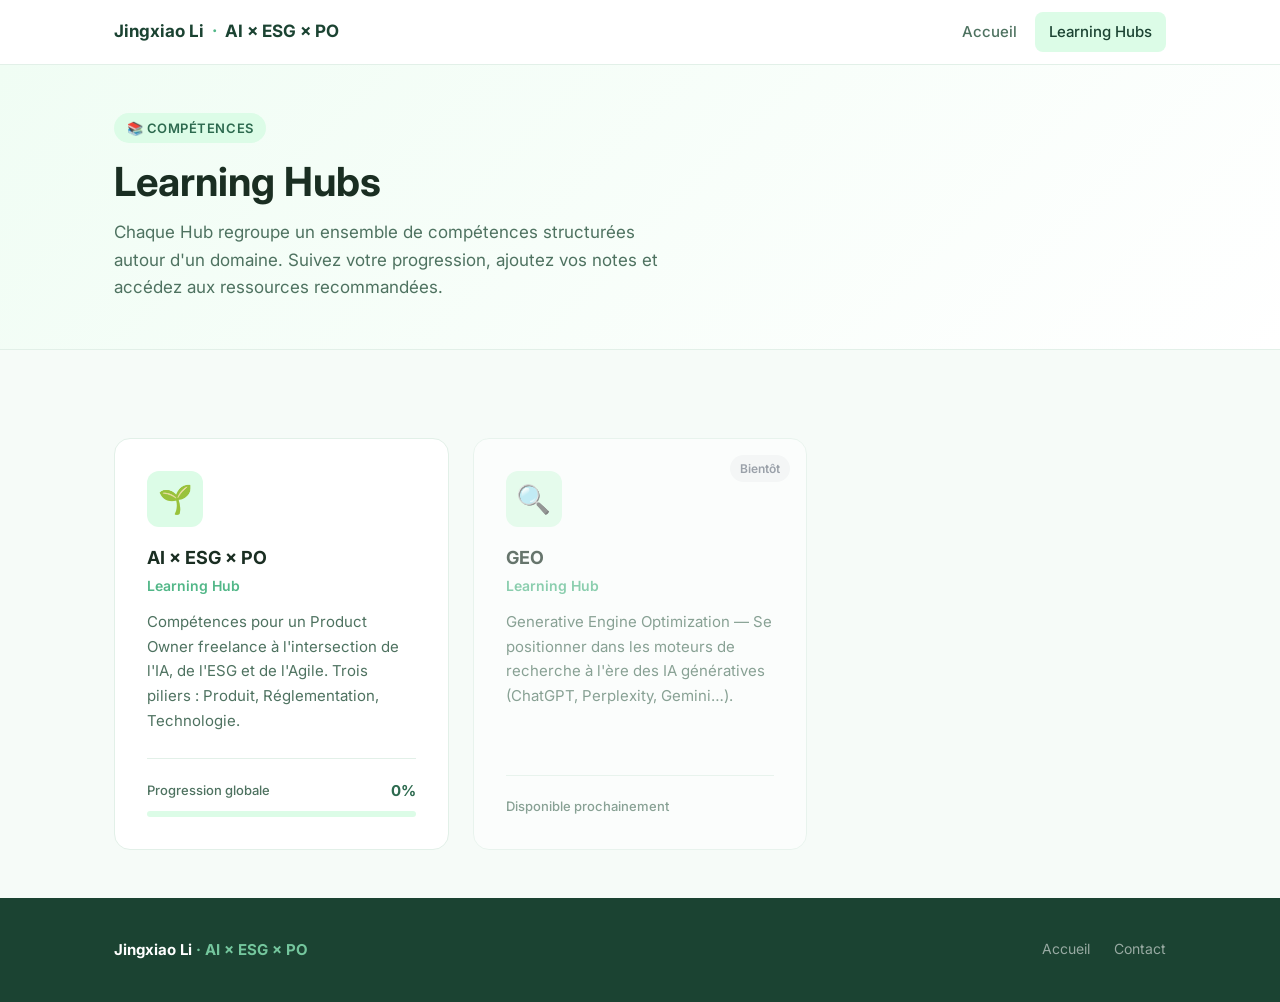
==== hub-detail.html @ 48e50c1e "Initial commit: personal brand + learning hub" ====
<!DOCTYPE html>
<html lang="fr">
<head>
  <meta charset="UTF-8" />
  <meta name="viewport" content="width=device-width, initial-scale=1.0" />
  <title>Learning Hub — Jingxiao Li</title>
  <link rel="stylesheet" href="style.css" />
</head>
<body>

  <!-- Navigation -->
  <nav class="nav">
    <div class="container nav-inner">
      <a href="index.html" class="nav-logo">
        Jingxiao Li <span>·</span> AI × ESG × PO
      </a>
      <div class="nav-links">
        <a href="index.html" class="nav-link">Accueil</a>
        <a href="hub.html"   class="nav-link active">Learning Hubs</a>
      </div>
    </div>
  </nav>

  <!-- Dynamic content injected here -->
  <div id="hub-root">
    <div class="hub-loading section">
      <div class="spinner"></div>
      <p style="color:var(--text-muted)">Chargement du Hub…</p>
    </div>
  </div>

  <!-- Footer -->
  <footer class="footer">
    <div class="container footer-inner">
      <div class="footer-logo">Jingxiao Li <span>· AI × ESG × PO</span></div>
      <div class="footer-links">
        <a href="index.html">Accueil</a>
        <a href="hub.html">Hubs</a>
      </div>
    </div>
  </footer>

  <script src="app.js"></script>
  <script>
    /* ====================================================
       Hub Detail — loads HUB_DATA from ?hub=xxx
       ==================================================== */

    const params = new URLSearchParams(window.location.search);
    const HUB_ID = params.get('hub');

    if (!HUB_ID) {
      window.location.replace('hub.html');
    } else {
      loadScript(`data/${HUB_ID}.js`)
        .then(() => {
          if (!window.HUB_DATA || window.HUB_DATA.id !== HUB_ID) throw new Error('Data mismatch');
          document.title = `${window.HUB_DATA.title} — Jingxiao Li`;
          render(window.HUB_DATA);
          attachEvents();
        })
        .catch(() => {
          document.getElementById('hub-root').innerHTML = `
            <div class="container hub-error section">
              <h2>Hub introuvable</h2>
              <p>Le hub <strong>${HUB_ID}</strong> n'existe pas encore.</p>
              <a href="hub.html" class="btn btn-outline" style="margin-top:1.5rem">← Retour aux Hubs</a>
            </div>`;
        });
    }

    /* ---- Rendering ---------------------------------------- */

    function render(data) {
      const allSkillIds = data.pillars.flatMap(p => p.skills.map(s => s.id));
      const overallPct  = Storage.getHubProgress(data.id, allSkillIds);

      const pillarProgressBars = data.pillars.map((p, i) => {
        const ids    = p.skills.map(s => s.id);
        const prog   = Storage.getPillarProgress(data.id, ids);
        const color  = PILLAR_COLORS[i] || PILLAR_COLORS[0];
        return `
          <div class="pillar-mini-progress">
            <div class="pillar-mini-label" title="${p.title}">${p.icon} ${p.title}</div>
            <div class="pillar-mini-bar">
              <div class="pillar-mini-fill" style="width:${prog.pct}%;background:${color}"></div>
            </div>
            <div class="pillar-mini-pct">${prog.mastered}/${prog.total} maîtrisés</div>
          </div>`;
      }).join('');

      const pillarsHTML = data.pillars.map((p, i) => renderPillar(data.id, p, i)).join('');

      document.getElementById('hub-root').innerHTML = `
        <!-- Hub Hero -->
        <section class="hub-hero">
          <div class="container">
            <a href="hub.html" class="page-back">← Tous les Hubs</a>
            <div class="section-eyebrow" style="margin-bottom:.875rem;">📚 Learning Hub</div>
            <h1>${data.title}</h1>
            <p class="hub-hero-subtitle">${data.subtitle}</p>
            <div class="progress-overview">
              <div class="progress-overview-header">
                <span class="progress-overview-title">Progression globale</span>
                <span class="progress-overview-pct" id="overall-pct">${overallPct}%</span>
              </div>
              <div class="main-progress-bar">
                <div class="main-progress-fill" id="overall-fill" style="width:${overallPct}%"></div>
              </div>
              <div class="pillar-progress-list" id="pillar-bars">
                ${pillarProgressBars}
              </div>
            </div>
          </div>
        </section>

        <!-- Pillars -->
        <section class="pillars-section">
          <div class="container">
            <div class="pillars-grid" id="pillars-grid">
              ${pillarsHTML}
            </div>
          </div>
        </section>`;
    }

    function renderPillar(hubId, pillar, idx) {
      const skillsHTML = pillar.skills.map(s => renderSkillCard(hubId, s)).join('');
      const ids  = pillar.skills.map(s => s.id);
      const prog = Storage.getPillarProgress(hubId, ids);

      return `
        <div class="pillar-column" data-pillar-id="${pillar.id}">
          <div class="pillar-header">
            <div class="pillar-header-icon">${pillar.icon}</div>
            <div class="pillar-header-text">
              <div class="pillar-title">${pillar.title}</div>
              <div class="pillar-count">${prog.mastered}/${prog.total} maîtrisés</div>
            </div>
          </div>
          <div class="pillar-skills">
            ${skillsHTML}
          </div>
        </div>`;
    }

    function renderSkillCard(hubId, skill) {
      const status = Storage.getStatus(hubId, skill.id);
      const note   = Storage.getNote(hubId, skill.id);

      const resourcesHTML = skill.resources.map(r =>
        `<li><a href="${r.url}" target="_blank" rel="noopener">${r.title}</a></li>`
      ).join('');

      return `
        <div class="skill-card"
             data-hub-id="${hubId}"
             data-skill-id="${skill.id}"
             data-status="${status}">

          <div class="skill-card-header">
            <div class="skill-header-left">
              <div class="skill-title">${skill.title}</div>
              <div class="skill-badges">
                ${importanceHTML(skill.importance)}
              </div>
            </div>
            <div class="skill-header-right">
              <button class="status-btn" title="Cliquer pour changer le statut">
                ${statusHTML(status)}
              </button>
              <span class="expand-icon">▼</span>
            </div>
          </div>

          <div class="skill-detail" hidden>
            <p class="skill-description">${skill.description}</p>

            <div class="skill-resources">
              <h4>Ressources recommandées</h4>
              <ul>${resourcesHTML}</ul>
            </div>

            <div class="skill-notes">
              <h4>Notes personnelles</h4>
              <textarea
                class="notes-textarea"
                placeholder="Ajoutez vos notes, liens, réflexions…"
                rows="3">${escapeHTML(note)}</textarea>
            </div>
          </div>
        </div>`;
    }

    /* ---- Events ------------------------------------------ */

    function attachEvents() {
      const root = document.getElementById('hub-root');

      /* Status button: cycle status */
      root.addEventListener('click', e => {
        const statusBtn = e.target.closest('.status-btn');
        if (statusBtn) {
          e.stopPropagation();
          const card = statusBtn.closest('.skill-card');
          cycleStatus(card);
          return;
        }

        /* Card header: toggle detail */
        const header = e.target.closest('.skill-card-header');
        if (header) {
          const card   = header.closest('.skill-card');
          const detail = card.querySelector('.skill-detail');
          const isHidden = detail.hidden;
          detail.hidden = !isHidden;
          card.classList.toggle('expanded', isHidden);
          return;
        }
      });

      /* Notes: auto-save on input */
      root.addEventListener('input', e => {
        if (!e.target.matches('.notes-textarea')) return;
        const card = e.target.closest('.skill-card');
        const { hubId, skillId } = card.dataset;
        Storage.setNote(hubId, skillId, e.target.value);
      });
    }

    function cycleStatus(card) {
      const hubId   = card.dataset.hubId;
      const skillId = card.dataset.skillId;
      const current = parseInt(card.dataset.status, 10);
      const next    = (current + 1) % 3;

      card.dataset.status = next;
      Storage.setStatus(hubId, skillId, next);

      const btn = card.querySelector('.status-btn');
      btn.innerHTML = statusHTML(next);

      refreshProgress(hubId);
    }

    function refreshProgress(hubId) {
      const data = window.HUB_DATA;
      if (!data) return;

      const allSkillIds = data.pillars.flatMap(p => p.skills.map(s => s.id));
      const overallPct  = Storage.getHubProgress(hubId, allSkillIds);

      const pctEl  = document.getElementById('overall-pct');
      const fillEl = document.getElementById('overall-fill');
      if (pctEl)  pctEl.textContent = `${overallPct}%`;
      if (fillEl) fillEl.style.width = `${overallPct}%`;

      /* Refresh per-pillar progress counters */
      data.pillars.forEach(p => {
        const col  = document.querySelector(`.pillar-column[data-pillar-id="${p.id}"]`);
        if (!col) return;

        const ids  = p.skills.map(s => s.id);
        const prog = Storage.getPillarProgress(hubId, ids);

        const countEl = col.querySelector('.pillar-count');
        if (countEl) countEl.textContent = `${prog.mastered}/${prog.total} maîtrisés`;
      });

      /* Refresh mini progress bars */
      const barsEl = document.getElementById('pillar-bars');
      if (barsEl) {
        barsEl.querySelectorAll('.pillar-mini-progress').forEach((el, i) => {
          const p    = data.pillars[i];
          if (!p) return;
          const ids  = p.skills.map(s => s.id);
          const prog = Storage.getPillarProgress(hubId, ids);
          const fill = el.querySelector('.pillar-mini-fill');
          const pctEl = el.querySelector('.pillar-mini-pct');
          if (fill)  fill.style.width = `${prog.pct}%`;
          if (pctEl) pctEl.textContent = `${prog.mastered}/${prog.total} maîtrisés`;
        });
      }
    }

    /* ---- Utils ------------------------------------------- */

    function escapeHTML(str) {
      return str
        .replace(/&/g, '&amp;')
        .replace(/</g, '&lt;')
        .replace(/>/g, '&gt;')
        .replace(/"/g, '&quot;');
    }
  </script>
</body>
</html>
---- style.css ----
/* === Google Fonts === */
@import url('https://fonts.googleapis.com/css2?family=Inter:wght@300;400;500;600;700&display=swap');

/* === Custom Properties === */
:root {
  --primary:       #2D6A4F;
  --primary-dark:  #1B4332;
  --primary-light: #40916C;
  --accent:        #52B788;
  --accent-light:  #74C69D;
  --green-50:      #F0FDF4;
  --green-100:     #DCFCE7;
  --green-200:     #BBF7D0;

  --bg:            #F6FBF8;
  --surface:       #FFFFFF;
  --border:        #E2F0E8;
  --border-hover:  #B7DFCA;

  --text:          #1A2E22;
  --text-muted:    #4E7260;
  --text-subtle:   #82A396;

  /* Status: not started */
  --s0-bg:     #F9FAFB;
  --s0-border: #E5E7EB;
  --s0-text:   #6B7280;
  --s0-dot:    #9CA3AF;

  /* Status: in progress */
  --s1-bg:     #FFFBEB;
  --s1-border: #FCD34D;
  --s1-text:   #92400E;
  --s1-dot:    #F59E0B;

  /* Status: mastered */
  --s2-bg:     #F0FDF4;
  --s2-border: #86EFAC;
  --s2-text:   #166534;
  --s2-dot:    #22C55E;

  --shadow-sm: 0 1px 2px rgba(0,0,0,.05);
  --shadow:    0 2px 6px rgba(0,0,0,.07), 0 1px 3px rgba(0,0,0,.05);
  --shadow-md: 0 4px 12px rgba(0,0,0,.08), 0 2px 5px rgba(0,0,0,.05);
  --shadow-lg: 0 10px 25px rgba(0,0,0,.1), 0 4px 10px rgba(0,0,0,.05);

  --radius-sm: .375rem;
  --radius:    .5rem;
  --radius-md: .75rem;
  --radius-lg: 1rem;
  --radius-xl: 1.5rem;
  --radius-full: 9999px;

  --transition: 150ms ease;
  --transition-md: 250ms ease;

  --font: 'Inter', -apple-system, BlinkMacSystemFont, 'Segoe UI', sans-serif;
}

/* === Reset === */
*, *::before, *::after { box-sizing: border-box; margin: 0; padding: 0; }
html { scroll-behavior: smooth; }
body {
  font-family: var(--font);
  background: var(--bg);
  color: var(--text);
  line-height: 1.6;
  font-size: 1rem;
  -webkit-font-smoothing: antialiased;
}
a { color: var(--primary); text-decoration: none; }
a:hover { color: var(--primary-dark); }
img { display: block; max-width: 100%; }
ul { list-style: none; }
button { font-family: var(--font); cursor: pointer; border: none; background: none; }
input, textarea { font-family: var(--font); }

/* === Typography === */
h1, h2, h3, h4 { color: var(--text); font-weight: 700; line-height: 1.25; }
h1 { font-size: clamp(2rem, 5vw, 3.25rem); }
h2 { font-size: clamp(1.5rem, 3vw, 2rem); }
h3 { font-size: 1.125rem; }
h4 { font-size: .9375rem; }
p { color: var(--text-muted); }

/* === Layout === */
.container {
  max-width: 1100px;
  margin: 0 auto;
  padding: 0 1.5rem;
}
.section { padding: 5rem 0; }
.section-sm { padding: 3rem 0; }

/* === Navigation === */
.nav {
  position: sticky;
  top: 0;
  z-index: 100;
  background: rgba(255,255,255,.92);
  backdrop-filter: blur(8px);
  border-bottom: 1px solid var(--border);
}
.nav-inner {
  display: flex;
  align-items: center;
  justify-content: space-between;
  height: 4rem;
}
.nav-logo {
  font-weight: 700;
  font-size: 1.0625rem;
  color: var(--primary-dark);
  display: flex;
  align-items: center;
  gap: .5rem;
}
.nav-logo span { color: var(--accent); }
.nav-links {
  display: flex;
  align-items: center;
  gap: .25rem;
}
.nav-link {
  padding: .5rem .875rem;
  border-radius: var(--radius);
  font-size: .9375rem;
  font-weight: 500;
  color: var(--text-muted);
  transition: all var(--transition);
}
.nav-link:hover { background: var(--green-50); color: var(--primary); }
.nav-link.active { background: var(--green-100); color: var(--primary-dark); }
.nav-cta {
  padding: .5rem 1.125rem;
  border-radius: var(--radius);
  background: var(--primary);
  color: #fff;
  font-size: .9375rem;
  font-weight: 600;
  transition: all var(--transition);
}
.nav-cta:hover { background: var(--primary-dark); color: #fff; transform: translateY(-1px); box-shadow: var(--shadow); }

/* === Buttons === */
.btn {
  display: inline-flex;
  align-items: center;
  gap: .5rem;
  padding: .75rem 1.5rem;
  border-radius: var(--radius);
  font-weight: 600;
  font-size: .9375rem;
  transition: all var(--transition-md);
  cursor: pointer;
}
.btn-primary {
  background: var(--primary);
  color: #fff;
  border: 2px solid var(--primary);
}
.btn-primary:hover {
  background: var(--primary-dark);
  border-color: var(--primary-dark);
  color: #fff;
  transform: translateY(-2px);
  box-shadow: var(--shadow-md);
}
.btn-outline {
  background: transparent;
  color: var(--primary);
  border: 2px solid var(--primary);
}
.btn-outline:hover {
  background: var(--primary);
  color: #fff;
  transform: translateY(-2px);
  box-shadow: var(--shadow-md);
}
.btn-lg { padding: .875rem 2rem; font-size: 1.0625rem; }

/* === Hero === */
.hero {
  padding: 6rem 0 5rem;
  background: linear-gradient(135deg, var(--green-50) 0%, #fff 60%, var(--green-50) 100%);
  position: relative;
  overflow: hidden;
}
.hero::before {
  content: '';
  position: absolute;
  top: -100px;
  right: -100px;
  width: 600px;
  height: 600px;
  background: radial-gradient(circle, rgba(82,183,136,.1) 0%, transparent 70%);
  pointer-events: none;
}
.hero-inner {
  display: grid;
  grid-template-columns: 1fr 1fr;
  gap: 4rem;
  align-items: center;
}
.hero-eyebrow {
  display: inline-flex;
  align-items: center;
  gap: .5rem;
  padding: .375rem .875rem;
  background: var(--green-100);
  color: var(--primary-dark);
  border-radius: var(--radius-full);
  font-size: .8125rem;
  font-weight: 600;
  letter-spacing: .025em;
  text-transform: uppercase;
  margin-bottom: 1.25rem;
}
.hero-title {
  margin-bottom: 1.25rem;
  background: linear-gradient(135deg, var(--primary-dark) 0%, var(--primary-light) 100%);
  -webkit-background-clip: text;
  -webkit-text-fill-color: transparent;
  background-clip: text;
}
.hero-subtitle {
  font-size: 1.125rem;
  color: var(--text-muted);
  margin-bottom: 2.5rem;
  max-width: 480px;
}
.hero-actions { display: flex; gap: 1rem; flex-wrap: wrap; }
.hero-visual {
  display: flex;
  justify-content: center;
}
.hero-card {
  background: var(--surface);
  border-radius: var(--radius-xl);
  padding: 2rem;
  box-shadow: var(--shadow-lg);
  border: 1px solid var(--border);
  max-width: 340px;
  width: 100%;
}
.hero-card-title {
  font-size: .8125rem;
  font-weight: 600;
  color: var(--text-subtle);
  text-transform: uppercase;
  letter-spacing: .05em;
  margin-bottom: 1.25rem;
}
.hero-stat {
  display: flex;
  align-items: center;
  gap: .75rem;
  padding: .75rem;
  border-radius: var(--radius-md);
  margin-bottom: .5rem;
  transition: background var(--transition);
}
.hero-stat:hover { background: var(--green-50); }
.hero-stat-icon {
  width: 2.25rem;
  height: 2.25rem;
  border-radius: var(--radius);
  display: flex;
  align-items: center;
  justify-content: center;
  font-size: 1.125rem;
  flex-shrink: 0;
}
.hero-stat-icon.green { background: var(--green-100); }
.hero-stat-icon.amber { background: #FEF9C3; }
.hero-stat-icon.blue  { background: #EFF6FF; }
.hero-stat-text strong { display: block; font-size: .875rem; color: var(--text); }
.hero-stat-text span  { font-size: .8125rem; color: var(--text-subtle); }

/* === Services Section === */
.services-grid {
  display: grid;
  grid-template-columns: repeat(3, 1fr);
  gap: 1.5rem;
  margin-top: 3rem;
}
.service-card {
  background: var(--surface);
  border: 1px solid var(--border);
  border-radius: var(--radius-lg);
  padding: 2rem;
  transition: all var(--transition-md);
}
.service-card:hover {
  border-color: var(--accent);
  box-shadow: var(--shadow-md);
  transform: translateY(-3px);
}
.service-icon {
  width: 3rem;
  height: 3rem;
  border-radius: var(--radius-md);
  display: flex;
  align-items: center;
  justify-content: center;
  font-size: 1.5rem;
  margin-bottom: 1.25rem;
  background: var(--green-100);
}
.service-card h3 { margin-bottom: .5rem; }
.service-card p { font-size: .9375rem; line-height: 1.65; }
.service-tags { display: flex; gap: .375rem; flex-wrap: wrap; margin-top: 1rem; }
.service-tag {
  padding: .25rem .625rem;
  border-radius: var(--radius-full);
  font-size: .75rem;
  font-weight: 500;
  background: var(--green-50);
  color: var(--primary);
  border: 1px solid var(--green-200);
}

/* === About === */
.about-inner {
  display: grid;
  grid-template-columns: 1fr 1.6fr;
  gap: 4rem;
  align-items: center;
}
.about-avatar {
  aspect-ratio: 1;
  max-width: 280px;
  border-radius: var(--radius-xl);
  background: linear-gradient(135deg, var(--green-100), var(--green-200));
  display: flex;
  align-items: center;
  justify-content: center;
  font-size: 5rem;
  box-shadow: var(--shadow-lg);
}
.about-content h2 { margin-bottom: 1rem; }
.about-content p { margin-bottom: 1rem; font-size: 1.0625rem; line-height: 1.75; }
.about-chips { display: flex; gap: .5rem; flex-wrap: wrap; margin-top: 1.5rem; }
.about-chip {
  padding: .375rem .875rem;
  border-radius: var(--radius-full);
  background: var(--green-100);
  color: var(--primary-dark);
  font-size: .875rem;
  font-weight: 500;
}

/* === CTA Banner === */
.cta-banner {
  background: linear-gradient(135deg, var(--primary-dark), var(--primary));
  color: #fff;
  text-align: center;
  padding: 5rem 0;
}
.cta-banner h2 { color: #fff; margin-bottom: 1rem; }
.cta-banner p  { color: rgba(255,255,255,.75); font-size: 1.125rem; margin-bottom: 2.5rem; }
.btn-white {
  background: #fff;
  color: var(--primary-dark);
  border: 2px solid #fff;
}
.btn-white:hover {
  background: transparent;
  color: #fff;
  border-color: rgba(255,255,255,.6);
  transform: translateY(-2px);
}

/* === Footer === */
.footer {
  background: var(--primary-dark);
  color: rgba(255,255,255,.65);
  padding: 2.5rem 0;
}
.footer-inner {
  display: flex;
  align-items: center;
  justify-content: space-between;
}
.footer-logo {
  font-weight: 700;
  color: #fff;
  font-size: .9375rem;
}
.footer-logo span { color: var(--accent-light); }
.footer-links { display: flex; gap: 1.5rem; }
.footer-links a { color: rgba(255,255,255,.55); font-size: .875rem; transition: color var(--transition); }
.footer-links a:hover { color: #fff; }

/* === Section Headers === */
.section-header { text-align: center; margin-bottom: 3rem; }
.section-eyebrow {
  display: inline-flex;
  align-items: center;
  gap: .5rem;
  padding: .3rem .8rem;
  background: var(--green-100);
  color: var(--primary);
  border-radius: var(--radius-full);
  font-size: .8125rem;
  font-weight: 600;
  text-transform: uppercase;
  letter-spacing: .04em;
  margin-bottom: .875rem;
}
.section-header h2 { margin-bottom: .75rem; }
.section-header p { font-size: 1.0625rem; max-width: 560px; margin: 0 auto; }

/* === Hub Cards (hub.html) === */
.hubs-grid {
  display: grid;
  grid-template-columns: repeat(auto-fill, minmax(320px, 1fr));
  gap: 1.5rem;
  margin-top: 2.5rem;
}
.hub-card {
  background: var(--surface);
  border: 1px solid var(--border);
  border-radius: var(--radius-lg);
  padding: 2rem;
  transition: all var(--transition-md);
  display: flex;
  flex-direction: column;
  text-decoration: none;
  color: inherit;
  position: relative;
  overflow: hidden;
}
.hub-card::before {
  content: '';
  position: absolute;
  top: 0;
  left: 0;
  right: 0;
  height: 3px;
  background: var(--primary);
  transform: scaleX(0);
  transition: transform var(--transition-md);
  transform-origin: left;
}
.hub-card:hover::before { transform: scaleX(1); }
.hub-card:hover {
  border-color: var(--accent);
  box-shadow: var(--shadow-lg);
  transform: translateY(-4px);
}
.hub-card.coming-soon {
  opacity: .65;
  cursor: default;
}
.hub-card.coming-soon:hover {
  transform: none;
  box-shadow: none;
  border-color: var(--border);
}
.hub-card.coming-soon::before { display: none; }
.hub-card-icon {
  width: 3.5rem;
  height: 3.5rem;
  border-radius: var(--radius-md);
  background: var(--green-100);
  display: flex;
  align-items: center;
  justify-content: center;
  font-size: 1.75rem;
  margin-bottom: 1.25rem;
}
.hub-card h3 { font-size: 1.125rem; margin-bottom: .375rem; }
.hub-card-subtitle { font-size: .875rem; color: var(--accent); font-weight: 600; margin-bottom: .75rem; }
.hub-card p { font-size: .9375rem; line-height: 1.65; flex: 1; }
.hub-card-footer {
  display: flex;
  align-items: center;
  justify-content: space-between;
  margin-top: 1.5rem;
  padding-top: 1.25rem;
  border-top: 1px solid var(--border);
}
.hub-progress-label { font-size: .8125rem; color: var(--text-muted); font-weight: 500; }
.hub-progress-value { font-size: .9375rem; font-weight: 700; color: var(--primary); }
.hub-progress-bar {
  height: 6px;
  background: var(--green-100);
  border-radius: var(--radius-full);
  overflow: hidden;
  margin-top: .5rem;
}
.hub-progress-fill {
  height: 100%;
  background: linear-gradient(90deg, var(--primary), var(--accent));
  border-radius: var(--radius-full);
  transition: width .6s ease;
}
.coming-soon-badge {
  position: absolute;
  top: 1rem;
  right: 1rem;
  padding: .25rem .625rem;
  background: #F3F4F6;
  color: #6B7280;
  border-radius: var(--radius-full);
  font-size: .75rem;
  font-weight: 600;
}

/* === Hub Detail Page === */
.page-back {
  display: inline-flex;
  align-items: center;
  gap: .375rem;
  padding: .5rem .875rem;
  border-radius: var(--radius);
  font-size: .875rem;
  font-weight: 500;
  color: var(--text-muted);
  border: 1px solid var(--border);
  background: var(--surface);
  margin-bottom: 2rem;
  transition: all var(--transition);
}
.page-back:hover { border-color: var(--accent); color: var(--primary); background: var(--green-50); }

.hub-hero {
  padding: 3rem 0 2.5rem;
  background: linear-gradient(135deg, var(--green-50) 0%, #fff 100%);
  border-bottom: 1px solid var(--border);
}
.hub-hero-inner { }
.hub-hero h1 { font-size: clamp(1.5rem, 4vw, 2.25rem); margin-bottom: .5rem; }
.hub-hero-subtitle { font-size: 1.0625rem; color: var(--text-muted); margin-bottom: 2rem; }

.progress-overview {
  background: var(--surface);
  border: 1px solid var(--border);
  border-radius: var(--radius-lg);
  padding: 1.5rem;
  margin-bottom: 0;
}
.progress-overview-header {
  display: flex;
  align-items: center;
  justify-content: space-between;
  margin-bottom: .875rem;
}
.progress-overview-title { font-size: .9375rem; font-weight: 600; color: var(--text); }
.progress-overview-pct { font-size: 1.25rem; font-weight: 700; color: var(--primary); }
.main-progress-bar {
  height: 10px;
  background: var(--green-100);
  border-radius: var(--radius-full);
  overflow: hidden;
  margin-bottom: 1.25rem;
}
.main-progress-fill {
  height: 100%;
  background: linear-gradient(90deg, var(--primary), var(--accent-light));
  border-radius: var(--radius-full);
  transition: width .8s ease;
}
.pillar-progress-list {
  display: grid;
  grid-template-columns: repeat(3, 1fr);
  gap: 1rem;
}
.pillar-mini-progress {}
.pillar-mini-label {
  font-size: .8125rem;
  font-weight: 500;
  color: var(--text-muted);
  margin-bottom: .375rem;
  white-space: nowrap;
  overflow: hidden;
  text-overflow: ellipsis;
}
.pillar-mini-bar {
  height: 6px;
  background: var(--green-100);
  border-radius: var(--radius-full);
  overflow: hidden;
  margin-bottom: .25rem;
}
.pillar-mini-fill {
  height: 100%;
  border-radius: var(--radius-full);
  transition: width .6s ease;
}
.pillar-mini-pct { font-size: .75rem; color: var(--text-subtle); font-weight: 600; }

.pillars-section { padding: 2.5rem 0 4rem; }
.pillars-grid {
  display: grid;
  grid-template-columns: repeat(3, 1fr);
  gap: 1.5rem;
  align-items: start;
}

.pillar-column {
  background: var(--surface);
  border: 1px solid var(--border);
  border-radius: var(--radius-lg);
  overflow: hidden;
}
.pillar-header {
  padding: 1.25rem 1.5rem;
  border-bottom: 1px solid var(--border);
  display: flex;
  align-items: center;
  gap: .75rem;
}
.pillar-header-icon {
  width: 2.5rem;
  height: 2.5rem;
  border-radius: var(--radius);
  background: var(--green-100);
  display: flex;
  align-items: center;
  justify-content: center;
  font-size: 1.25rem;
  flex-shrink: 0;
}
.pillar-header-text {}
.pillar-title { font-size: 1rem; font-weight: 700; }
.pillar-count { font-size: .8125rem; color: var(--text-muted); }
.pillar-skills { padding: .75rem; display: flex; flex-direction: column; gap: .5rem; }

/* === Skill Cards === */
.skill-card {
  border: 1.5px solid var(--s0-border);
  border-radius: var(--radius-md);
  background: var(--s0-bg);
  transition: all var(--transition-md);
  overflow: hidden;
}
.skill-card[data-status="1"] { border-color: var(--s1-border); background: var(--s1-bg); }
.skill-card[data-status="2"] { border-color: var(--s2-border); background: var(--s2-bg); }

.skill-card-header {
  display: flex;
  align-items: center;
  justify-content: space-between;
  padding: .875rem 1rem;
  cursor: pointer;
  gap: .75rem;
  user-select: none;
}
.skill-card-header:hover { filter: brightness(.97); }

.skill-header-left { flex: 1; min-width: 0; }
.skill-title { font-size: .9375rem; font-weight: 600; color: var(--text); margin-bottom: .25rem; }
.skill-badges { display: flex; gap: .375rem; align-items: center; flex-wrap: wrap; }

.badge {
  display: inline-flex;
  align-items: center;
  padding: .15rem .5rem;
  border-radius: var(--radius-full);
  font-size: .6875rem;
  font-weight: 600;
  text-transform: uppercase;
  letter-spacing: .03em;
}
.badge-must { background: #FEE2E2; color: #991B1B; }
.badge-bonus { background: #EFF6FF; color: #1D4ED8; }

.skill-header-right {
  display: flex;
  align-items: center;
  gap: .5rem;
  flex-shrink: 0;
}
.status-btn {
  display: inline-flex;
  align-items: center;
  gap: .375rem;
  padding: .3rem .625rem;
  border-radius: var(--radius-full);
  font-size: .75rem;
  font-weight: 600;
  cursor: pointer;
  transition: all var(--transition);
  white-space: nowrap;
  border: 1px solid transparent;
}
.status-btn:hover { filter: brightness(.95); transform: scale(1.03); }

[data-status="0"] .status-btn { background: var(--s0-badge); color: var(--s0-text); border-color: var(--s0-border); }
[data-status="1"] .status-btn { background: #FDE68A; color: var(--s1-text); border-color: var(--s1-border); }
[data-status="2"] .status-btn { background: var(--green-200); color: var(--s2-text); border-color: var(--s2-border); }

.status-dot {
  width: .5rem;
  height: .5rem;
  border-radius: var(--radius-full);
  flex-shrink: 0;
}
[data-status="0"] .status-dot { background: var(--s0-dot); }
[data-status="1"] .status-dot { background: var(--s1-dot); }
[data-status="2"] .status-dot { background: var(--s2-dot); }

.expand-icon {
  color: var(--text-subtle);
  font-size: .75rem;
  transition: transform var(--transition-md);
  flex-shrink: 0;
}
.skill-card.expanded .expand-icon { transform: rotate(180deg); }

/* === Skill Detail === */
.skill-detail {
  padding: 1rem;
  border-top: 1px solid rgba(0,0,0,.06);
}
.skill-detail[hidden] { display: none; }

.skill-description {
  font-size: .9rem;
  color: var(--text-muted);
  line-height: 1.7;
  margin-bottom: 1.125rem;
}

.skill-resources h4 {
  font-size: .8125rem;
  font-weight: 600;
  color: var(--text);
  text-transform: uppercase;
  letter-spacing: .04em;
  margin-bottom: .625rem;
}
.skill-resources ul { display: flex; flex-direction: column; gap: .375rem; margin-bottom: 1.125rem; }
.skill-resources li { display: flex; align-items: flex-start; gap: .375rem; }
.skill-resources li::before {
  content: '→';
  color: var(--accent);
  font-size: .75rem;
  margin-top: .15rem;
  flex-shrink: 0;
}
.skill-resources a {
  font-size: .875rem;
  color: var(--primary);
  text-decoration: underline;
  text-decoration-color: transparent;
  transition: text-decoration-color var(--transition);
  line-height: 1.5;
}
.skill-resources a:hover { text-decoration-color: var(--primary); }

.skill-notes h4 {
  font-size: .8125rem;
  font-weight: 600;
  color: var(--text);
  text-transform: uppercase;
  letter-spacing: .04em;
  margin-bottom: .5rem;
}
.notes-textarea {
  width: 100%;
  min-height: 80px;
  padding: .625rem .75rem;
  border: 1px solid var(--border);
  border-radius: var(--radius);
  font-size: .875rem;
  color: var(--text);
  background: rgba(255,255,255,.7);
  resize: vertical;
  transition: border-color var(--transition);
  line-height: 1.55;
}
.notes-textarea:focus {
  outline: none;
  border-color: var(--accent);
  background: #fff;
}
.notes-textarea::placeholder { color: var(--text-subtle); }

/* === Empty / Error States === */
.hub-error {
  text-align: center;
  padding: 5rem 1rem;
}
.hub-error h2 { margin-bottom: .75rem; }
.hub-loading {
  display: flex;
  flex-direction: column;
  align-items: center;
  justify-content: center;
  min-height: 40vh;
  gap: 1rem;
}
.spinner {
  width: 2.5rem;
  height: 2.5rem;
  border: 3px solid var(--green-200);
  border-top-color: var(--primary);
  border-radius: 50%;
  animation: spin .75s linear infinite;
}
@keyframes spin { to { transform: rotate(360deg); } }

/* === Responsive === */
@media (max-width: 900px) {
  .hero-inner { grid-template-columns: 1fr; }
  .hero-visual { display: none; }
  .services-grid { grid-template-columns: 1fr; }
  .about-inner { grid-template-columns: 1fr; }
  .about-avatar { max-width: 180px; }
  .pillars-grid { grid-template-columns: 1fr; }
  .pillar-progress-list { grid-template-columns: 1fr; gap: .75rem; }
}
@media (max-width: 640px) {
  .section { padding: 3.5rem 0; }
  .hero { padding: 4rem 0 3rem; }
  .hubs-grid { grid-template-columns: 1fr; }
  .footer-inner { flex-direction: column; gap: 1rem; text-align: center; }
  .nav-link { display: none; }
  .hero-actions { flex-direction: column; }
  .hero-actions .btn { width: 100%; justify-content: center; }
}
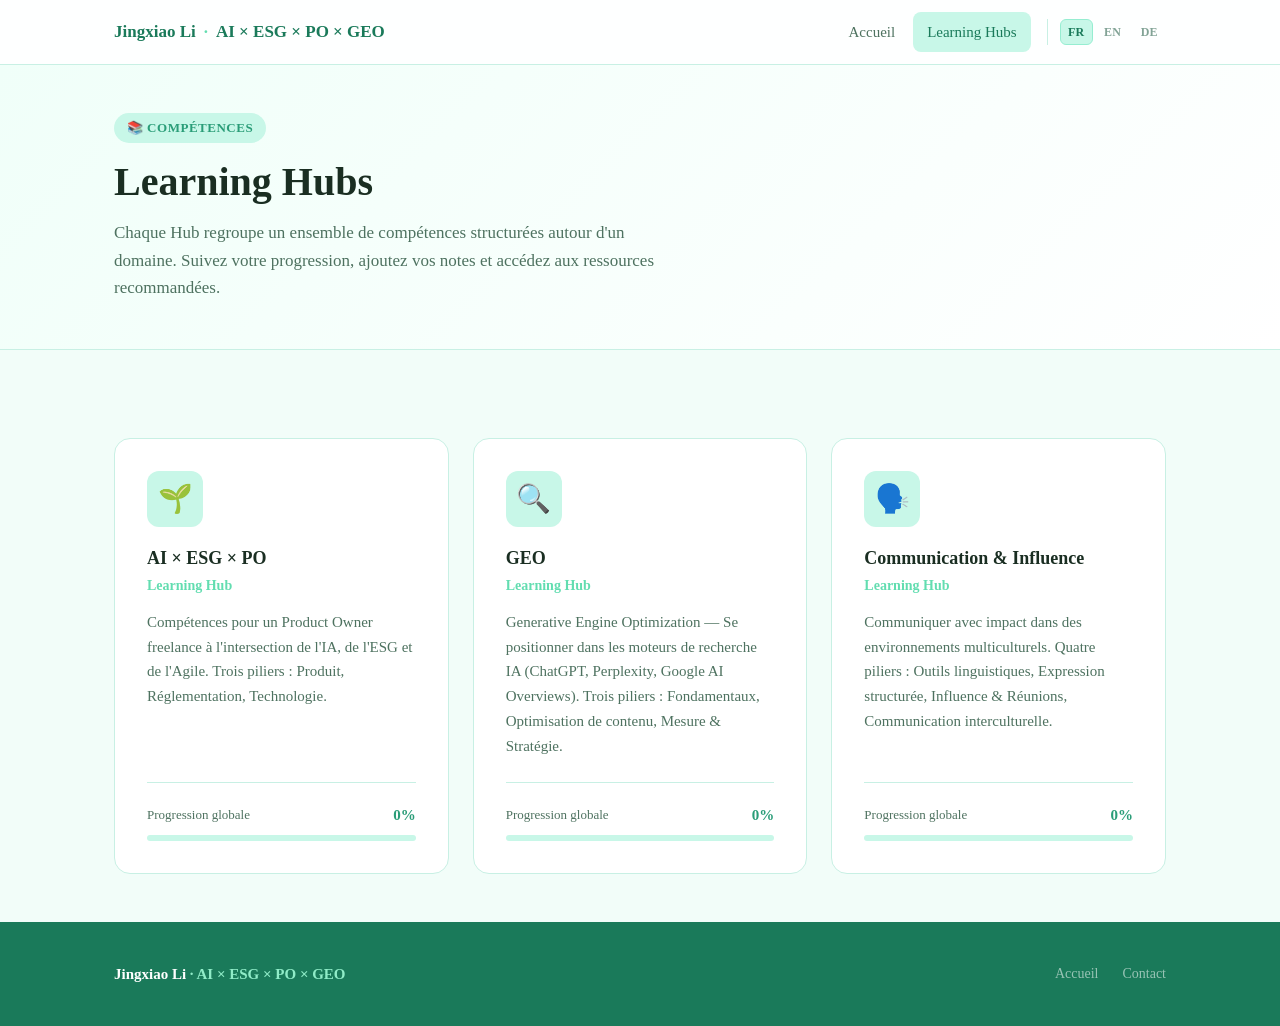
==== commit a5174d99: "Add Communication & Influence hub with FR/EN/DE multilingual content" ====
--- a/hub-detail.html
+++ b/hub-detail.html
@@ -5,6 +5,9 @@
   <meta name="viewport" content="width=device-width, initial-scale=1.0" />
   <title>Learning Hub — Jingxiao Li</title>
   <link rel="stylesheet" href="style.css" />
+  <script src="i18n/fr.js"></script>
+  <script src="i18n/en.js"></script>
+  <script src="i18n/de.js"></script>
 </head>
 <body>
 
@@ -12,40 +15,41 @@
   <nav class="nav">
     <div class="container nav-inner">
       <a href="index.html" class="nav-logo">
-        Jingxiao Li <span>·</span> AI × ESG × PO
+        Jingxiao Li <span>·</span> AI × ESG × PO × GEO
       </a>
       <div class="nav-links">
-        <a href="index.html" class="nav-link">Accueil</a>
+        <a href="index.html" class="nav-link" data-i18n="nav_home">Accueil</a>
         <a href="hub.html"   class="nav-link active">Learning Hubs</a>
+        <div class="lang-switcher">
+          <button class="lang-btn" data-lang="fr">FR</button>
+          <button class="lang-btn" data-lang="en">EN</button>
+          <button class="lang-btn" data-lang="de">DE</button>
+        </div>
       </div>
     </div>
   </nav>
 
-  <!-- Dynamic content injected here -->
+  <!-- Dynamic content -->
   <div id="hub-root">
     <div class="hub-loading section">
       <div class="spinner"></div>
-      <p style="color:var(--text-muted)">Chargement du Hub…</p>
+      <p style="color:var(--text-muted)" data-i18n="hub_loading">Chargement du Hub…</p>
     </div>
   </div>
 
   <!-- Footer -->
   <footer class="footer">
     <div class="container footer-inner">
-      <div class="footer-logo">Jingxiao Li <span>· AI × ESG × PO</span></div>
+      <div class="footer-logo">Jingxiao Li <span>· AI × ESG × PO × GEO</span></div>
       <div class="footer-links">
-        <a href="index.html">Accueil</a>
-        <a href="hub.html">Hubs</a>
+        <a href="index.html" data-i18n="footer_home">Accueil</a>
+        <a href="hub.html"   data-i18n="footer_hubs">Hubs</a>
       </div>
     </div>
   </footer>
 
   <script src="app.js"></script>
   <script>
-    /* ====================================================
-       Hub Detail — loads HUB_DATA from ?hub=xxx
-       ==================================================== */
-
     const params = new URLSearchParams(window.location.search);
     const HUB_ID = params.get('hub');
 
@@ -55,53 +59,52 @@
       loadScript(`data/${HUB_ID}.js`)
         .then(() => {
           if (!window.HUB_DATA || window.HUB_DATA.id !== HUB_ID) throw new Error('Data mismatch');
-          document.title = `${window.HUB_DATA.title} — Jingxiao Li`;
+          document.title = `${loc(window.HUB_DATA.title)} — Jingxiao Li`;
           render(window.HUB_DATA);
           attachEvents();
         })
         .catch(() => {
           document.getElementById('hub-root').innerHTML = `
             <div class="container hub-error section">
-              <h2>Hub introuvable</h2>
-              <p>Le hub <strong>${HUB_ID}</strong> n'existe pas encore.</p>
-              <a href="hub.html" class="btn btn-outline" style="margin-top:1.5rem">← Retour aux Hubs</a>
+              <h2>${t('error_title')}</h2>
+              <p>Le hub <strong>${HUB_ID}</strong> ${t('error_desc')}</p>
+              <a href="hub.html" class="btn btn-outline" style="margin-top:1.5rem">${t('error_back')}</a>
             </div>`;
         });
     }
 
-    /* ---- Rendering ---------------------------------------- */
+    /* ---- Rendering ---- */
 
     function render(data) {
       const allSkillIds = data.pillars.flatMap(p => p.skills.map(s => s.id));
       const overallPct  = Storage.getHubProgress(data.id, allSkillIds);
 
       const pillarProgressBars = data.pillars.map((p, i) => {
-        const ids    = p.skills.map(s => s.id);
-        const prog   = Storage.getPillarProgress(data.id, ids);
-        const color  = PILLAR_COLORS[i] || PILLAR_COLORS[0];
+        const ids  = p.skills.map(s => s.id);
+        const prog = Storage.getPillarProgress(data.id, ids);
+        const color = PILLAR_COLORS[i] || PILLAR_COLORS[0];
         return `
           <div class="pillar-mini-progress">
-            <div class="pillar-mini-label" title="${p.title}">${p.icon} ${p.title}</div>
+            <div class="pillar-mini-label" title="${loc(p.title)}">${p.icon} ${loc(p.title)}</div>
             <div class="pillar-mini-bar">
               <div class="pillar-mini-fill" style="width:${prog.pct}%;background:${color}"></div>
             </div>
-            <div class="pillar-mini-pct">${prog.mastered}/${prog.total} maîtrisés</div>
+            <div class="pillar-mini-pct">${prog.mastered}/${prog.total} ${t('mastered_of')}</div>
           </div>`;
       }).join('');
 
       const pillarsHTML = data.pillars.map((p, i) => renderPillar(data.id, p, i)).join('');
 
       document.getElementById('hub-root').innerHTML = `
-        <!-- Hub Hero -->
         <section class="hub-hero">
           <div class="container">
-            <a href="hub.html" class="page-back">← Tous les Hubs</a>
-            <div class="section-eyebrow" style="margin-bottom:.875rem;">📚 Learning Hub</div>
-            <h1>${data.title}</h1>
-            <p class="hub-hero-subtitle">${data.subtitle}</p>
+            <a href="hub.html" class="page-back">${t('back_btn')}</a>
+            <div class="section-eyebrow" style="margin-bottom:.875rem;">${t('hub_eyebrow')}</div>
+            <h1>${loc(data.title)}</h1>
+            <p class="hub-hero-subtitle">${loc(data.subtitle)}</p>
             <div class="progress-overview">
               <div class="progress-overview-header">
-                <span class="progress-overview-title">Progression globale</span>
+                <span class="progress-overview-title">${t('progress_title')}</span>
                 <span class="progress-overview-pct" id="overall-pct">${overallPct}%</span>
               </div>
               <div class="main-progress-bar">
@@ -113,8 +116,6 @@
             </div>
           </div>
         </section>
-
-        <!-- Pillars -->
         <section class="pillars-section">
           <div class="container">
             <div class="pillars-grid" id="pillars-grid">
@@ -128,170 +129,125 @@
       const skillsHTML = pillar.skills.map(s => renderSkillCard(hubId, s)).join('');
       const ids  = pillar.skills.map(s => s.id);
       const prog = Storage.getPillarProgress(hubId, ids);
-
       return `
         <div class="pillar-column" data-pillar-id="${pillar.id}">
           <div class="pillar-header">
             <div class="pillar-header-icon">${pillar.icon}</div>
             <div class="pillar-header-text">
-              <div class="pillar-title">${pillar.title}</div>
-              <div class="pillar-count">${prog.mastered}/${prog.total} maîtrisés</div>
-            </div>
-          </div>
-          <div class="pillar-skills">
-            ${skillsHTML}
-          </div>
+              <div class="pillar-title">${loc(pillar.title)}</div>
+              <div class="pillar-count">${prog.mastered}/${prog.total} ${t('mastered_of')}</div>
+            </div>
+          </div>
+          <div class="pillar-skills">${skillsHTML}</div>
         </div>`;
     }
 
     function renderSkillCard(hubId, skill) {
       const status = Storage.getStatus(hubId, skill.id);
       const note   = Storage.getNote(hubId, skill.id);
-
       const resourcesHTML = skill.resources.map(r =>
         `<li><a href="${r.url}" target="_blank" rel="noopener">${r.title}</a></li>`
       ).join('');
-
       return `
-        <div class="skill-card"
-             data-hub-id="${hubId}"
-             data-skill-id="${skill.id}"
-             data-status="${status}">
-
+        <div class="skill-card" data-hub-id="${hubId}" data-skill-id="${skill.id}" data-status="${status}">
           <div class="skill-card-header">
             <div class="skill-header-left">
-              <div class="skill-title">${skill.title}</div>
-              <div class="skill-badges">
-                ${importanceHTML(skill.importance)}
-              </div>
+              <div class="skill-title">${loc(skill.title)}</div>
+              <div class="skill-badges">${importanceHTML(skill.importance)}</div>
             </div>
             <div class="skill-header-right">
-              <button class="status-btn" title="Cliquer pour changer le statut">
+              <button class="status-btn" title="${t('status_btn_title')}">
                 ${statusHTML(status)}
               </button>
               <span class="expand-icon">▼</span>
             </div>
           </div>
-
           <div class="skill-detail" hidden>
-            <p class="skill-description">${skill.description}</p>
-
+            <p class="skill-description">${loc(skill.description)}</p>
             <div class="skill-resources">
-              <h4>Ressources recommandées</h4>
+              <h4>${t('resources_title')}</h4>
               <ul>${resourcesHTML}</ul>
             </div>
-
             <div class="skill-notes">
-              <h4>Notes personnelles</h4>
-              <textarea
-                class="notes-textarea"
-                placeholder="Ajoutez vos notes, liens, réflexions…"
-                rows="3">${escapeHTML(note)}</textarea>
+              <h4>${t('notes_title')}</h4>
+              <textarea class="notes-textarea" placeholder="${t('notes_placeholder')}" rows="3">${escapeHTML(note)}</textarea>
             </div>
           </div>
         </div>`;
     }
 
-    /* ---- Events ------------------------------------------ */
+    /* ---- Events ---- */
 
     function attachEvents() {
       const root = document.getElementById('hub-root');
-
-      /* Status button: cycle status */
       root.addEventListener('click', e => {
         const statusBtn = e.target.closest('.status-btn');
         if (statusBtn) {
           e.stopPropagation();
-          const card = statusBtn.closest('.skill-card');
-          cycleStatus(card);
+          cycleStatus(statusBtn.closest('.skill-card'));
           return;
         }
-
-        /* Card header: toggle detail */
         const header = e.target.closest('.skill-card-header');
         if (header) {
           const card   = header.closest('.skill-card');
           const detail = card.querySelector('.skill-detail');
-          const isHidden = detail.hidden;
-          detail.hidden = !isHidden;
-          card.classList.toggle('expanded', isHidden);
-          return;
+          detail.hidden = !detail.hidden;
+          card.classList.toggle('expanded', !detail.hidden);
         }
       });
-
-      /* Notes: auto-save on input */
       root.addEventListener('input', e => {
         if (!e.target.matches('.notes-textarea')) return;
         const card = e.target.closest('.skill-card');
-        const { hubId, skillId } = card.dataset;
-        Storage.setNote(hubId, skillId, e.target.value);
+        Storage.setNote(card.dataset.hubId, card.dataset.skillId, e.target.value);
       });
     }
 
     function cycleStatus(card) {
-      const hubId   = card.dataset.hubId;
-      const skillId = card.dataset.skillId;
-      const current = parseInt(card.dataset.status, 10);
-      const next    = (current + 1) % 3;
-
+      const next = (parseInt(card.dataset.status, 10) + 1) % 3;
       card.dataset.status = next;
-      Storage.setStatus(hubId, skillId, next);
-
-      const btn = card.querySelector('.status-btn');
-      btn.innerHTML = statusHTML(next);
-
-      refreshProgress(hubId);
+      Storage.setStatus(card.dataset.hubId, card.dataset.skillId, next);
+      card.querySelector('.status-btn').innerHTML = statusHTML(next);
+      refreshProgress(card.dataset.hubId);
     }
 
     function refreshProgress(hubId) {
       const data = window.HUB_DATA;
       if (!data) return;
-
       const allSkillIds = data.pillars.flatMap(p => p.skills.map(s => s.id));
-      const overallPct  = Storage.getHubProgress(hubId, allSkillIds);
-
+      const pct = Storage.getHubProgress(hubId, allSkillIds);
       const pctEl  = document.getElementById('overall-pct');
       const fillEl = document.getElementById('overall-fill');
-      if (pctEl)  pctEl.textContent = `${overallPct}%`;
-      if (fillEl) fillEl.style.width = `${overallPct}%`;
-
-      /* Refresh per-pillar progress counters */
+      if (pctEl)  pctEl.textContent = `${pct}%`;
+      if (fillEl) fillEl.style.width = `${pct}%`;
+
       data.pillars.forEach(p => {
-        const col  = document.querySelector(`.pillar-column[data-pillar-id="${p.id}"]`);
+        const col = document.querySelector(`.pillar-column[data-pillar-id="${p.id}"]`);
+
         if (!col) return;
-
-        const ids  = p.skills.map(s => s.id);
-        const prog = Storage.getPillarProgress(hubId, ids);
-
+        const prog = Storage.getPillarProgress(hubId, p.skills.map(s => s.id));
         const countEl = col.querySelector('.pillar-count');
-        if (countEl) countEl.textContent = `${prog.mastered}/${prog.total} maîtrisés`;
+        if (countEl) countEl.textContent = `${prog.mastered}/${prog.total} ${t('mastered_of')}`;
       });
 
-      /* Refresh mini progress bars */
       const barsEl = document.getElementById('pillar-bars');
       if (barsEl) {
         barsEl.querySelectorAll('.pillar-mini-progress').forEach((el, i) => {
-          const p    = data.pillars[i];
+          const p = data.pillars[i];
           if (!p) return;
-          const ids  = p.skills.map(s => s.id);
-          const prog = Storage.getPillarProgress(hubId, ids);
-          const fill = el.querySelector('.pillar-mini-fill');
+          const prog  = Storage.getPillarProgress(hubId, p.skills.map(s => s.id));
+          const fill  = el.querySelector('.pillar-mini-fill');
           const pctEl = el.querySelector('.pillar-mini-pct');
           if (fill)  fill.style.width = `${prog.pct}%`;
-          if (pctEl) pctEl.textContent = `${prog.mastered}/${prog.total} maîtrisés`;
+          if (pctEl) pctEl.textContent = `${prog.mastered}/${prog.total} ${t('mastered_of')}`;
         });
       }
     }
 
-    /* ---- Utils ------------------------------------------- */
-
     function escapeHTML(str) {
-      return str
-        .replace(/&/g, '&amp;')
-        .replace(/</g, '&lt;')
-        .replace(/>/g, '&gt;')
-        .replace(/"/g, '&quot;');
-    }
+      return str.replace(/&/g,'&amp;').replace(/</g,'&lt;').replace(/>/g,'&gt;').replace(/"/g,'&quot;');
+    }
+
+    document.addEventListener('DOMContentLoaded', initLangSwitcher);
   </script>
 </body>
 </html>
--- a/style.css
+++ b/style.css
@@ -1,21 +1,18 @@
-/* === Google Fonts === */
-@import url('https://fonts.googleapis.com/css2?family=Inter:wght@300;400;500;600;700&display=swap');
-
 /* === Custom Properties === */
 :root {
-  --primary:       #2D6A4F;
-  --primary-dark:  #1B4332;
-  --primary-light: #40916C;
-  --accent:        #52B788;
-  --accent-light:  #74C69D;
-  --green-50:      #F0FDF4;
-  --green-100:     #DCFCE7;
-  --green-200:     #BBF7D0;
-
-  --bg:            #F6FBF8;
+  --primary:       #2A9D78;
+  --primary-dark:  #1A7A5A;
+  --primary-light: #3EB98F;
+  --accent:        #62DDB0;
+  --accent-light:  #90ECC8;
+  --green-50:      #F0FFF9;
+  --green-100:     #C8F7E8;
+  --green-200:     #96EDD1;
+
+  --bg:            #F2FDF9;
   --surface:       #FFFFFF;
-  --border:        #E2F0E8;
-  --border-hover:  #B7DFCA;
+  --border:        #C8F0E4;
+  --border-hover:  #8ADFC0;
 
   --text:          #1A2E22;
   --text-muted:    #4E7260;
@@ -34,10 +31,10 @@
   --s1-dot:    #F59E0B;
 
   /* Status: mastered */
-  --s2-bg:     #F0FDF4;
-  --s2-border: #86EFAC;
-  --s2-text:   #166534;
-  --s2-dot:    #22C55E;
+  --s2-bg:     #EDFFF8;
+  --s2-border: #62DDB0;
+  --s2-text:   #0F6B4A;
+  --s2-dot:    #2ACA8A;
 
   --shadow-sm: 0 1px 2px rgba(0,0,0,.05);
   --shadow:    0 2px 6px rgba(0,0,0,.07), 0 1px 3px rgba(0,0,0,.05);
@@ -54,7 +51,7 @@
   --transition: 150ms ease;
   --transition-md: 250ms ease;
 
-  --font: 'Inter', -apple-system, BlinkMacSystemFont, 'Segoe UI', sans-serif;
+  --font: 'Charis SIL', Georgia, 'Times New Roman', serif;
 }
 
 /* === Reset === */
@@ -131,6 +128,28 @@
 }
 .nav-link:hover { background: var(--green-50); color: var(--primary); }
 .nav-link.active { background: var(--green-100); color: var(--primary-dark); }
+.lang-switcher {
+  display: flex;
+  gap: .2rem;
+  margin-left: .75rem;
+  padding-left: .75rem;
+  border-left: 1px solid var(--border);
+}
+.lang-btn {
+  padding: .3rem .45rem;
+  border-radius: var(--radius-sm);
+  font-size: .75rem;
+  font-weight: 700;
+  color: var(--text-subtle);
+  background: none;
+  border: 1px solid transparent;
+  cursor: pointer;
+  transition: all var(--transition);
+  letter-spacing: .02em;
+}
+.lang-btn:hover { color: var(--primary); background: var(--green-50); }
+.lang-btn.active { color: var(--primary-dark); background: var(--green-100); border-color: var(--green-200); }
+
 .nav-cta {
   padding: .5rem 1.125rem;
   border-radius: var(--radius);
